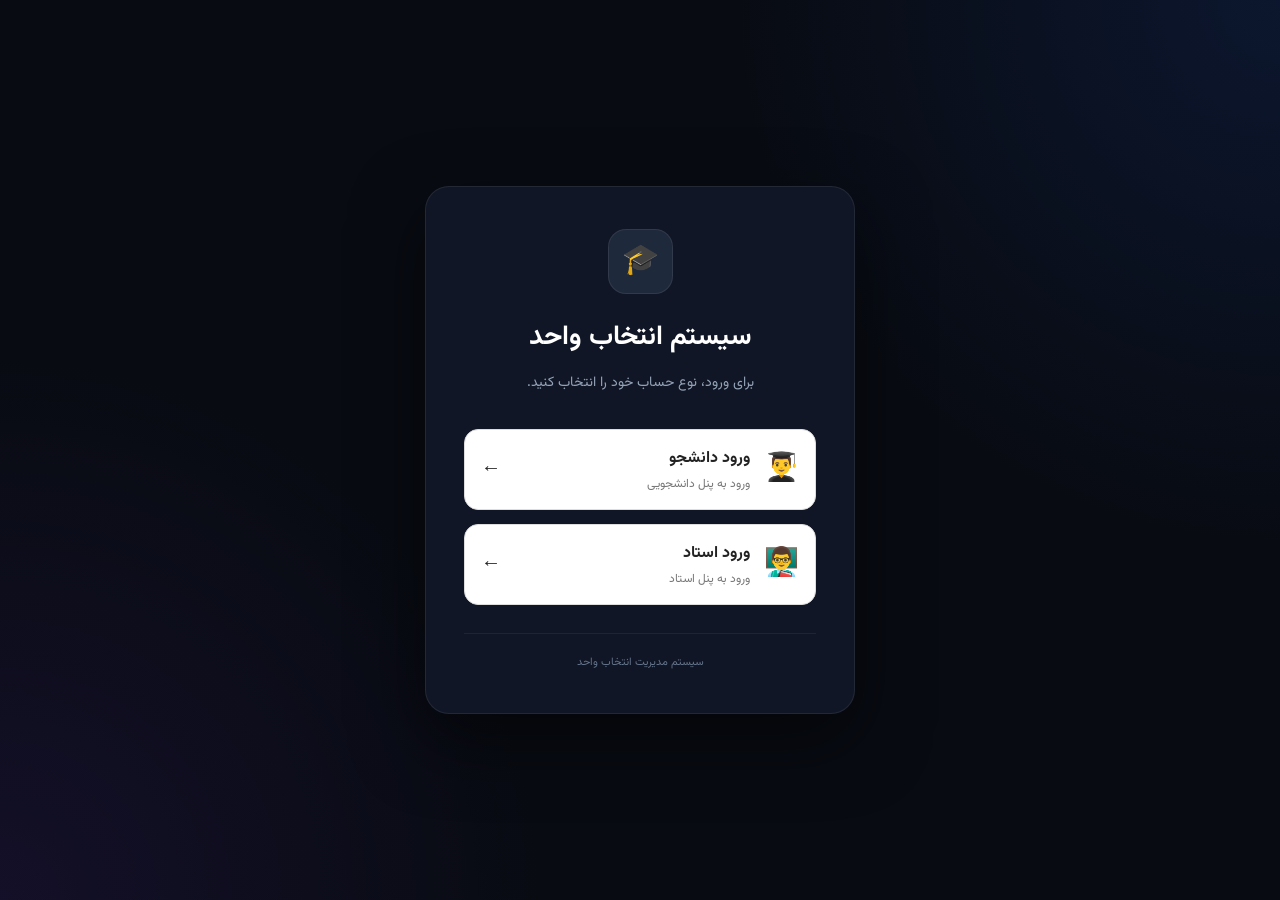
==== front/index.html @ 26442128 "First commit - dockerized FastAPI app" ====
<!DOCTYPE html>
<html lang="fa" dir="rtl">

<head>
    <meta charset="UTF-8">
    <meta name="viewport" content="width=device-width, initial-scale=1.0">

    <title>سیستم انتخاب واحد</title>

    <link rel="stylesheet" href="style.css">
</head>

<body>

    <main class="page">

        <section class="login-card role-card">

            <div class="logo">
                🎓
            </div>

            <h1>سیستم انتخاب واحد</h1>

            <p class="subtitle">
                برای ورود، نوع حساب خود را انتخاب کنید.
            </p>


            <div class="role-buttons">

                <button
                    class="role-button"
                    onclick="location.href='student.html'">

                    <span class="role-icon">👨‍🎓</span>

                    <span>
                        <strong>ورود دانشجو</strong>
                        <small>ورود به پنل دانشجویی</small>
                    </span>

                    <span class="arrow">←</span>

                </button>


                <button
                    class="role-button"
                    onclick="location.href='professor.html'">

                    <span class="role-icon">👨‍🏫</span>

                    <span>
                        <strong>ورود استاد</strong>
                        <small>ورود به پنل استاد</small>
                    </span>

                    <span class="arrow">←</span>

                </button>

            </div>


            <div class="footer">
                سیستم مدیریت انتخاب واحد
            </div>

        </section>

    </main>

</body>

</html>
---- front/style.css ----
@import url('https://fonts.googleapis.com/css2?family=Vazirmatn:wght@400;500;600;700&display=swap');


* {
    margin: 0;
    padding: 0;
    box-sizing: border-box;
}


body {
    font-family: "Vazirmatn", sans-serif;

    background: #080b12;

    color: #ffffff;

    min-height: 100vh;
}


.page {
    min-height: 100vh;

    display: flex;

    justify-content: center;

    align-items: center;

    padding: 25px;

    background:
        radial-gradient(
            circle at top right,
            rgba(37, 99, 235, 0.13),
            transparent 35%
        ),
        radial-gradient(
            circle at bottom left,
            rgba(124, 58, 237, 0.10),
            transparent 35%
        );
}


/* =========================
   LOGIN
========================= */


.login-card {
    width: 100%;

    max-width: 430px;

    padding: 42px 38px;

    background: rgba(17, 24, 39, 0.94);

    border: 1px solid rgba(255, 255, 255, 0.08);

    border-radius: 24px;

    box-shadow:
        0 25px 70px rgba(0, 0, 0, 0.5);

    backdrop-filter: blur(15px);
}


.logo {
    width: 65px;
    height: 65px;

    margin: 0 auto 22px;

    display: flex;

    align-items: center;

    justify-content: center;

    background: #1e293b;

    border: 1px solid rgba(255, 255, 255, 0.08);

    border-radius: 18px;

    font-size: 30px;
}


.login-card h1 {
    text-align: center;

    font-size: 27px;

    margin-bottom: 12px;
}


.subtitle {
    text-align: center;

    color: #94a3b8;

    font-size: 14px;

    line-height: 1.8;

    margin-bottom: 32px;
}


.input-group {
    margin-bottom: 20px;
}


label {
    display: block;

    color: #cbd5e1;

    font-size: 14px;

    margin-bottom: 9px;
}


input {
    width: 100%;

    padding: 14px 16px;

    background: #0f172a;

    border: 1px solid #334155;

    border-radius: 12px;

    color: #ffffff;

    font-size: 15px;

    font-family: inherit;

    outline: none;

    transition: 0.2s;
}


input::placeholder {
    color: #64748b;
}


input:focus {
    border-color: #3b82f6;

    box-shadow:
        0 0 0 3px rgba(59, 130, 246, 0.12);
}


.login-button {
    width: 100%;

    padding: 14px;

    border: none;

    border-radius: 12px;

    background: #2563eb;

    color: white;

    font-size: 15px;

    font-family: inherit;

    cursor: pointer;

    transition: 0.2s;
}


.login-button span {
    margin-right: 8px;

    transition: 0.2s;
}


.login-button:hover {
    background: #3b82f6;

    transform: translateY(-1px);
}


.login-button:hover span {
    margin-right: 13px;
}


.message {
    min-height: 24px;

    margin-top: 18px;

    text-align: center;

    font-size: 13px;

    color: #f87171;
}


.footer {
    margin-top: 28px;

    padding-top: 20px;

    border-top: 1px solid rgba(255, 255, 255, 0.06);

    text-align: center;

    color: #64748b;

    font-size: 11px;
}


/* =========================
   DASHBOARD
========================= */


.dashboard {
    display: none;

    width: 100%;

    max-width: 900px;

    background: rgba(17, 24, 39, 0.94);

    border: 1px solid rgba(255, 255, 255, 0.08);

    border-radius: 24px;

    padding: 35px;

    box-shadow:
        0 25px 70px rgba(0, 0, 0, 0.5);
}


/* Header */


.dashboard-header {
    display: flex;

    align-items: center;

    justify-content: space-between;

    margin-bottom: 30px;
}


.welcome-text {
    color: #94a3b8;

    font-size: 14px;

    margin-bottom: 6px;
}


.dashboard-header h1 {
    font-size: 26px;
}


.logout-button {
    background: #1e293b;

    border: 1px solid #334155;

    color: #cbd5e1;

    padding: 10px 18px;

    border-radius: 10px;

    font-family: inherit;

    cursor: pointer;

    transition: 0.2s;
}


.logout-button:hover {
    background: #334155;

    color: white;
}


/* Student information */


.student-info {
    display: grid;

    grid-template-columns: 1fr 1fr;

    gap: 15px;

    margin-bottom: 35px;
}


.info-item {
    background: #0f172a;

    border: 1px solid rgba(255, 255, 255, 0.06);

    border-radius: 15px;

    padding: 20px;
}


.info-label {
    display: block;

    color: #64748b;

    font-size: 13px;

    margin-bottom: 8px;
}


.info-item strong {
    font-size: 16px;

    color: #e2e8f0;
}


/* Courses */


.courses-section {
    border-top: 1px solid rgba(255, 255, 255, 0.06);

    padding-top: 30px;
}


.section-title h2 {
    font-size: 20px;

    margin-bottom: 7px;
}


.section-title p {
    color: #64748b;

    font-size: 13px;

    margin-bottom: 20px;
}


.courses-list {
    display: flex;

    flex-direction: column;

    gap: 12px;
}


.empty-courses {
    background: #0f172a;

    border: 1px dashed #334155;

    border-radius: 14px;

    padding: 30px;

    text-align: center;

    color: #64748b;

    font-size: 14px;
}


/* Course card */


.course-card {
    background: #0f172a;

    border: 1px solid rgba(255, 255, 255, 0.06);

    border-radius: 14px;

    padding: 18px;

    display: flex;

    align-items: center;

    justify-content: space-between;
}


.course-title {
    font-size: 16px;

    margin-bottom: 7px;
}


.course-details {
    display: flex;

    gap: 15px;

    color: #64748b;

    font-size: 12px;
}


/* Mobile */


@media (max-width: 600px) {

    .page {
        padding: 15px;
    }


    .login-card {
        padding: 35px 24px;
    }


    .dashboard {
        padding: 25px 18px;
    }


    .dashboard-header {
        align-items: flex-start;
    }


    .dashboard-header h1 {
        font-size: 21px;
    }


    .student-info {
        grid-template-columns: 1fr;
    }


    .course-card {
        align-items: flex-start;

        flex-direction: column;

        gap: 12px;
    }
}.remove-course-button {
    background: transparent;
    border: 1px solid #dc3545;
    color: #dc3545;
    padding: 8px 14px;
    border-radius: 8px;
    font-family: inherit;
    font-size: 14px;
    cursor: pointer;
    transition: all 0.2s ease;
}

.remove-course-button:hover {
    background: #dc3545;
    color: white;
}

.remove-course-button:active {
    transform: scale(0.96);
}
.toast {
    position: fixed;
    top: 25px;
    right: 25px;

    background: #222;
    color: white;

    padding: 12px 20px;
    border-radius: 10px;

    font-size: 14px;
    font-family: inherit;

    opacity: 0;
    transform: translateY(-15px);

    pointer-events: none;

    transition:
        opacity 0.25s ease,
        transform 0.25s ease;

    z-index: 9999;
}

.toast.show {
    opacity: 1;
    transform: translateY(0);
}.role-buttons {
    display: flex;
    flex-direction: column;
    gap: 14px;
    margin-top: 25px;
}

.role-button {
    width: 100%;
    display: flex;
    align-items: center;
    gap: 14px;

    padding: 16px;
    border: 1px solid #ddd;
    border-radius: 14px;

    background: white;
    color: #222;

    font-family: inherit;
    text-align: right;

    cursor: pointer;

    transition:
        transform 0.2s ease,
        box-shadow 0.2s ease,
        border-color 0.2s ease;
}

.role-button:hover {
    transform: translateY(-2px);
    border-color: #aaa;
    box-shadow: 0 8px 20px rgba(0, 0, 0, 0.08);
}

.role-button:active {
    transform: scale(0.98);
}

.role-icon {
    font-size: 28px;
}

.role-button strong {
    display: block;
    font-size: 16px;
}

.role-button small {
    display: block;
    margin-top: 4px;
    color: #777;
    font-size: 12px;
}

.role-button .arrow {
    margin-right: auto;
    font-size: 20px;
}
/* =========================
   Professor Panel
   ========================= */

.professor-login {
    animation: professorFadeIn 0.4s ease;
}

.back-home-button {
    width: 100%;
    margin-top: 14px;

    padding: 11px;

    border: none;
    background: transparent;

    color: #777;
    font-family: inherit;
    font-size: 13px;

    cursor: pointer;

    transition: color 0.2s ease;
}

.back-home-button:hover {
    color: #222;
}

.course-content h3 {
    margin: 0 0 12px;
    font-size: 17px;
}

.course-details {
    display: flex;
    gap: 18px;
    flex-wrap: wrap;

    color: #777;
    font-size: 13px;
}

@keyframes professorFadeIn {

    from {
        opacity: 0;
        transform: translateY(10px);
    }

    to {
        opacity: 1;
        transform: translateY(0);
    }

}
.assign-course-button {
    margin-top: 15px;

    padding: 9px 15px;

    border: none;
    border-radius: 8px;

    background: #222;
    color: white;

    font-family: inherit;
    cursor: pointer;

    transition: 0.2s ease;
}

.assign-course-button:hover:not(:disabled) {
    transform: translateY(-2px);
    opacity: 0.85;
}

.assign-course-button:disabled {
    background: #aaa;
    cursor: not-allowed;
}
.view-students-button {
    margin-top: 15px;

    padding: 9px 15px;

    border: 1px solid #ddd;
    border-radius: 8px;

    background: white;
    color: #222;

    font-family: inherit;

    cursor: pointer;

    transition: 0.2s ease;
}

.view-students-button:hover {
    transform: translateY(-2px);

    box-shadow:
        0 5px 15px rgba(0, 0, 0, 0.08);
}
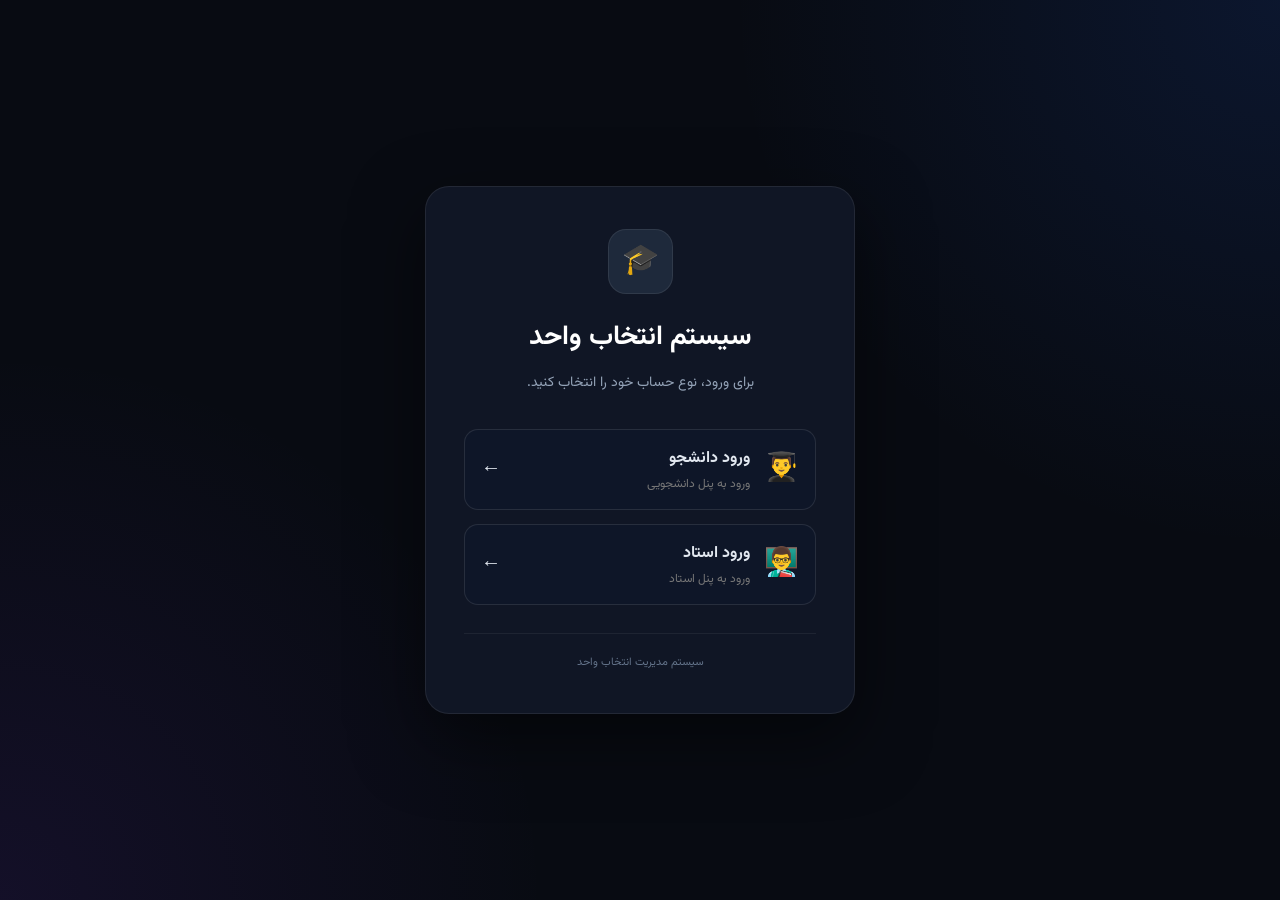
==== commit 43540859: "fix: resolve backend bugs, improve frontend UX and add new features Backend fixes: - Fix delete_cour" ====
--- a/front/index.html
+++ b/front/index.html
@@ -22,7 +22,7 @@
                 🎓
             </div>
 
-            <h1>سیستم انتخاب واحد</h1>
+            <h1 class="role-title">سیستم انتخاب واحد</h1>
 
             <p class="subtitle">
                 برای ورود، نوع حساب خود را انتخاب کنید.
--- a/front/style.css
+++ b/front/style.css
@@ -67,6 +67,8 @@
         0 25px 70px rgba(0, 0, 0, 0.5);
 
     backdrop-filter: blur(15px);
+
+    animation: card-enter 0.55s ease forwards;
 }
 
 
@@ -98,6 +100,10 @@
     font-size: 27px;
 
     margin-bottom: 12px;
+}
+
+.role-title {
+    animation: title-fade 0.6s ease forwards;
 }
 
 
@@ -553,27 +559,36 @@
     gap: 14px;
 
     padding: 16px;
-    border: 1px solid #ddd;
+    border: 1px solid rgba(255, 255, 255, 0.1);
     border-radius: 14px;
 
-    background: white;
-    color: #222;
+    background: rgba(15, 23, 42, 0.85);
+    color: #e2e8f0;
 
     font-family: inherit;
     text-align: right;
 
     cursor: pointer;
 
+    opacity: 0;
+    transform: translateY(15px);
+
     transition:
-        transform 0.2s ease,
-        box-shadow 0.2s ease,
-        border-color 0.2s ease;
-}
+        transform 0.25s ease,
+        box-shadow 0.25s ease,
+        border-color 0.25s ease,
+        background 0.25s ease;
+    animation: card-enter 0.5s ease forwards;
+}
+
+.role-button:nth-child(1) { animation-delay: 0.1s; }
+.role-button:nth-child(2) { animation-delay: 0.25s; }
 
 .role-button:hover {
     transform: translateY(-2px);
-    border-color: #aaa;
-    box-shadow: 0 8px 20px rgba(0, 0, 0, 0.08);
+    border-color: #3b82f6;
+    background: rgba(30, 41, 59, 0.95);
+    box-shadow: 0 8px 25px rgba(59, 130, 246, 0.25);
 }
 
 .role-button:active {
@@ -627,7 +642,7 @@
 }
 
 .back-home-button:hover {
-    color: #222;
+    color: #cbd5e1;
 }
 
 .course-content h3 {
@@ -706,4 +721,252 @@
 
     box-shadow:
         0 5px 15px rgba(0, 0, 0, 0.08);
-}+}
+
+/* =========================
+   SPLASH / LANDING PAGE
+   ========================= */
+
+.splash-container {
+    position: relative;
+    z-index: 2;
+    display: flex;
+    flex-direction: column;
+    align-items: center;
+    justify-content: center;
+    min-height: 100vh;
+    text-align: center;
+    padding: 25px;
+}
+
+.splash-bg {
+    position: fixed;
+    inset: 0;
+    background:
+        radial-gradient(
+            circle at 20% 50%,
+            rgba(37, 99, 235, 0.20),
+            transparent 35%
+        ),
+        radial-gradient(
+            circle at 80% 30%,
+            rgba(124, 58, 237, 0.18),
+            transparent 35%
+        ),
+        radial-gradient(
+            circle at 50% 85%,
+            rgba(236, 72, 122, 0.12),
+            transparent 40%
+        ),
+        #080b12;
+    overflow: hidden;
+}
+
+/* animated floating particles */
+
+.particle {
+    position: absolute;
+    background: rgba(255, 255, 255, 0.5);
+    border-radius: 50%;
+    width: var(--size, 6px);
+    height: var(--size, 6px);
+    animation: float-particle var(--duration, 12s) ease-in-out infinite;
+    box-shadow: 0 0 8px rgba(255, 255, 255, 0.4);
+}
+
+@keyframes float-particle {
+    0%, 100% {
+        transform: translateY(0) scale(1);
+        opacity: 0.4;
+    }
+    50% {
+        transform: translateY(calc(var(--amp, 40px) * -1)) scale(1.2);
+        opacity: 0.6;
+    }
+}
+
+/* this is replaced per-element via inline style using --x/--y --d */
+
+.splash-title {
+    font-size: 2.2rem;
+    font-weight: 700;
+    color: #ffffff;
+    letter-spacing: 0.5px;
+    margin-bottom: 24px;
+    line-height: 1.3;
+    display: flex;
+    flex-wrap: wrap;
+    justify-content: center;
+    gap: 2px;
+    opacity: 0;
+    animation: title-fade 0.6s ease forwards 0.3s;
+}
+
+.splash-title span {
+    display: inline-block;
+    opacity: 0;
+    transform: translateY(25px);
+    animation: letter-bounce 0.5s ease forwards;
+    animation-fill-mode: forwards;
+}
+
+@keyframes title-fade {
+    to { opacity: 1; }
+}
+
+@keyframes letter-bounce {
+    0% {
+        opacity: 0;
+        transform: translateY(25px);
+    }
+    70% {
+        transform: translateY(-3px);
+    }
+    100% {
+        opacity: 1;
+        transform: translateY(0);
+    }
+}
+
+.splash-subtitle {
+    color: #94a3b8;
+    font-size: 1rem;
+    line-height: 1.7;
+    margin-bottom: 32px;
+    opacity: 0;
+}
+
+.splash-subtitle span {
+    display: block;
+    animation: fade-in-up 0.6s ease forwards;
+    opacity: 0;
+}
+
+@keyframes fade-in-up {
+    to {
+        opacity: 1;
+        transform: translateY(0);
+    }
+}
+
+/* entrance button */
+
+.splash-button {
+    position: relative;
+    display: inline-flex;
+    align-items: center;
+    gap: 10px;
+    padding: 14px 32px;
+    background: linear-gradient(135deg, #2563eb 0%, #7c3aed 50%, #ec4899 100%);
+    border: none;
+    border-radius: 50px;
+    color: #ffffff;
+    font-size: 1.05rem;
+    font-weight: 600;
+    font-family: inherit;
+    cursor: pointer;
+    transition: all 0.25s ease;
+    overflow: hidden;
+    opacity: 0;
+    animation: fade-in-up 0.6s ease forwards 0.9s;
+}
+
+.splash-button:hover {
+    transform: translateY(-2px);
+    box-shadow: 0 20px 35px rgba(37, 99, 235, 0.45);
+}
+
+.splash-button:active {
+    transform: scale(0.97);
+}
+
+.splash-button .btn-arrow {
+    transition: margin-right 0.2s ease;
+}
+
+.splash-button:hover .btn-arrow {
+    margin-right: 16px;
+}
+
+/* flowing shine effect on button */
+
+.splash-button::before {
+    content: "";
+    position: absolute;
+    top: -2px;
+    left: -100%;
+    width: 40%;
+    height: 100%;
+    background: linear-gradient(
+        110deg,
+        transparent 0%,
+        rgba(255, 255, 255, 0.4) 50%,
+        transparent 100%
+    );
+    transition: 0.5s;
+}
+
+.splash-button:hover::before {
+    left: 100%;
+}
+
+.register-hint {
+    text-align: center;
+    margin-top: 16px;
+    font-size: 14px;
+    color: #94a3b8;
+}
+
+.register-link {
+    color: #3b82f6;
+    text-decoration: none;
+    font-weight: 500;
+    transition: color 0.2s ease;
+}
+
+.register-link:hover {
+    color: #60a5fa;
+    text-decoration: underline;
+}
+
+/* decorative corner badges */
+
+.splash-decor {
+    position: absolute;
+    font-size: 2.2rem;
+    opacity: 0.12;
+    animation: pulse-glow 3s ease-in-out infinite;
+}
+
+.splash-decor:nth-child(1) { top: 30px; left: 30px; }
+.splash-decor:nth-child(2) { top: 30px; right: 30px; }
+.splash-decor:nth-child(3) { bottom: 30px; left: 30px; }
+.splash-decor:nth-child(4) { bottom: 30px; right: 30px; }
+
+@keyframes pulse-glow {
+    0%, 100% {
+        opacity: 0.10;
+        transform: scale(1);
+    }
+    50% {
+        opacity: 0.18;
+        transform: scale(1.1);
+    }
+}
+
+/* =========================
+   DASHBOARD / COURSE CARD
+   ========================= */
+
+.course-card {
+    opacity: 0;
+    transform: translateY(20px);
+    animation: card-enter 0.5s ease forwards;
+}
+
+@keyframes card-enter {
+    to {
+        opacity: 1;
+        transform: translateY(0);
+    }
+}
